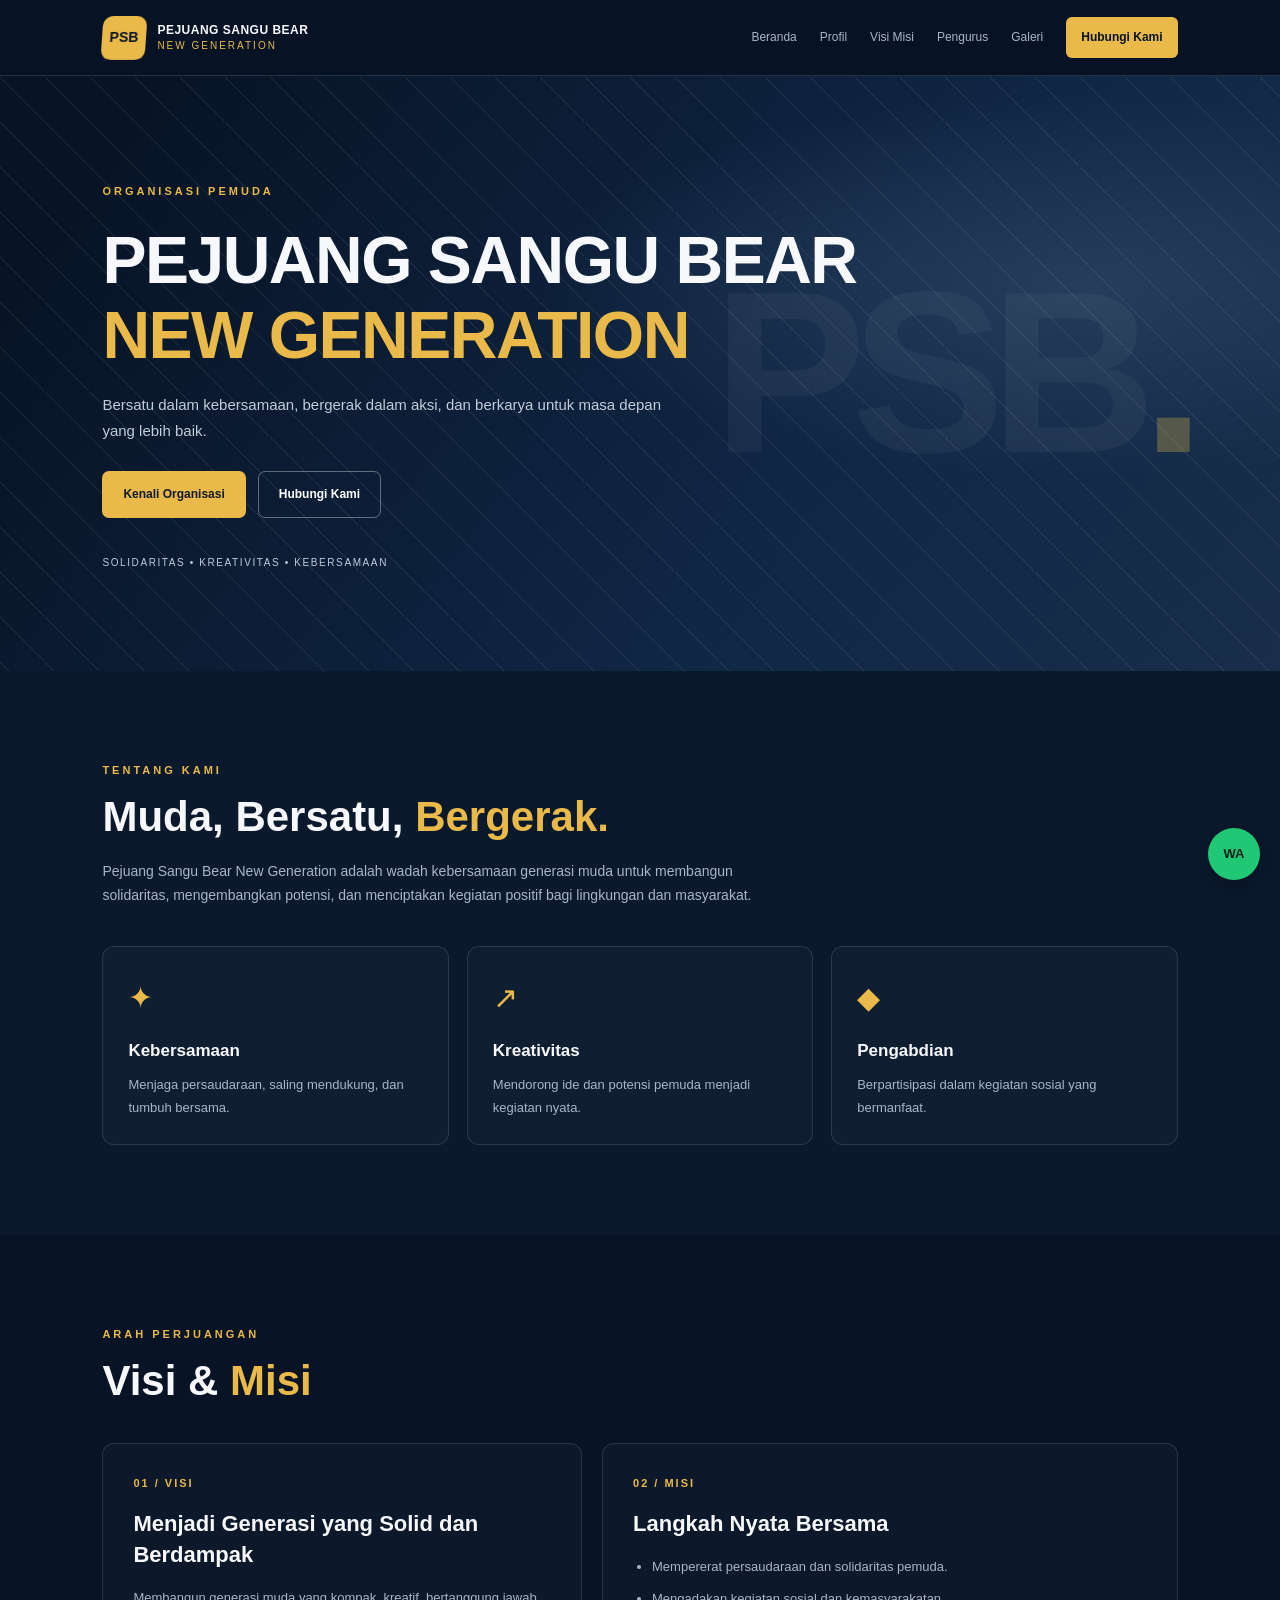
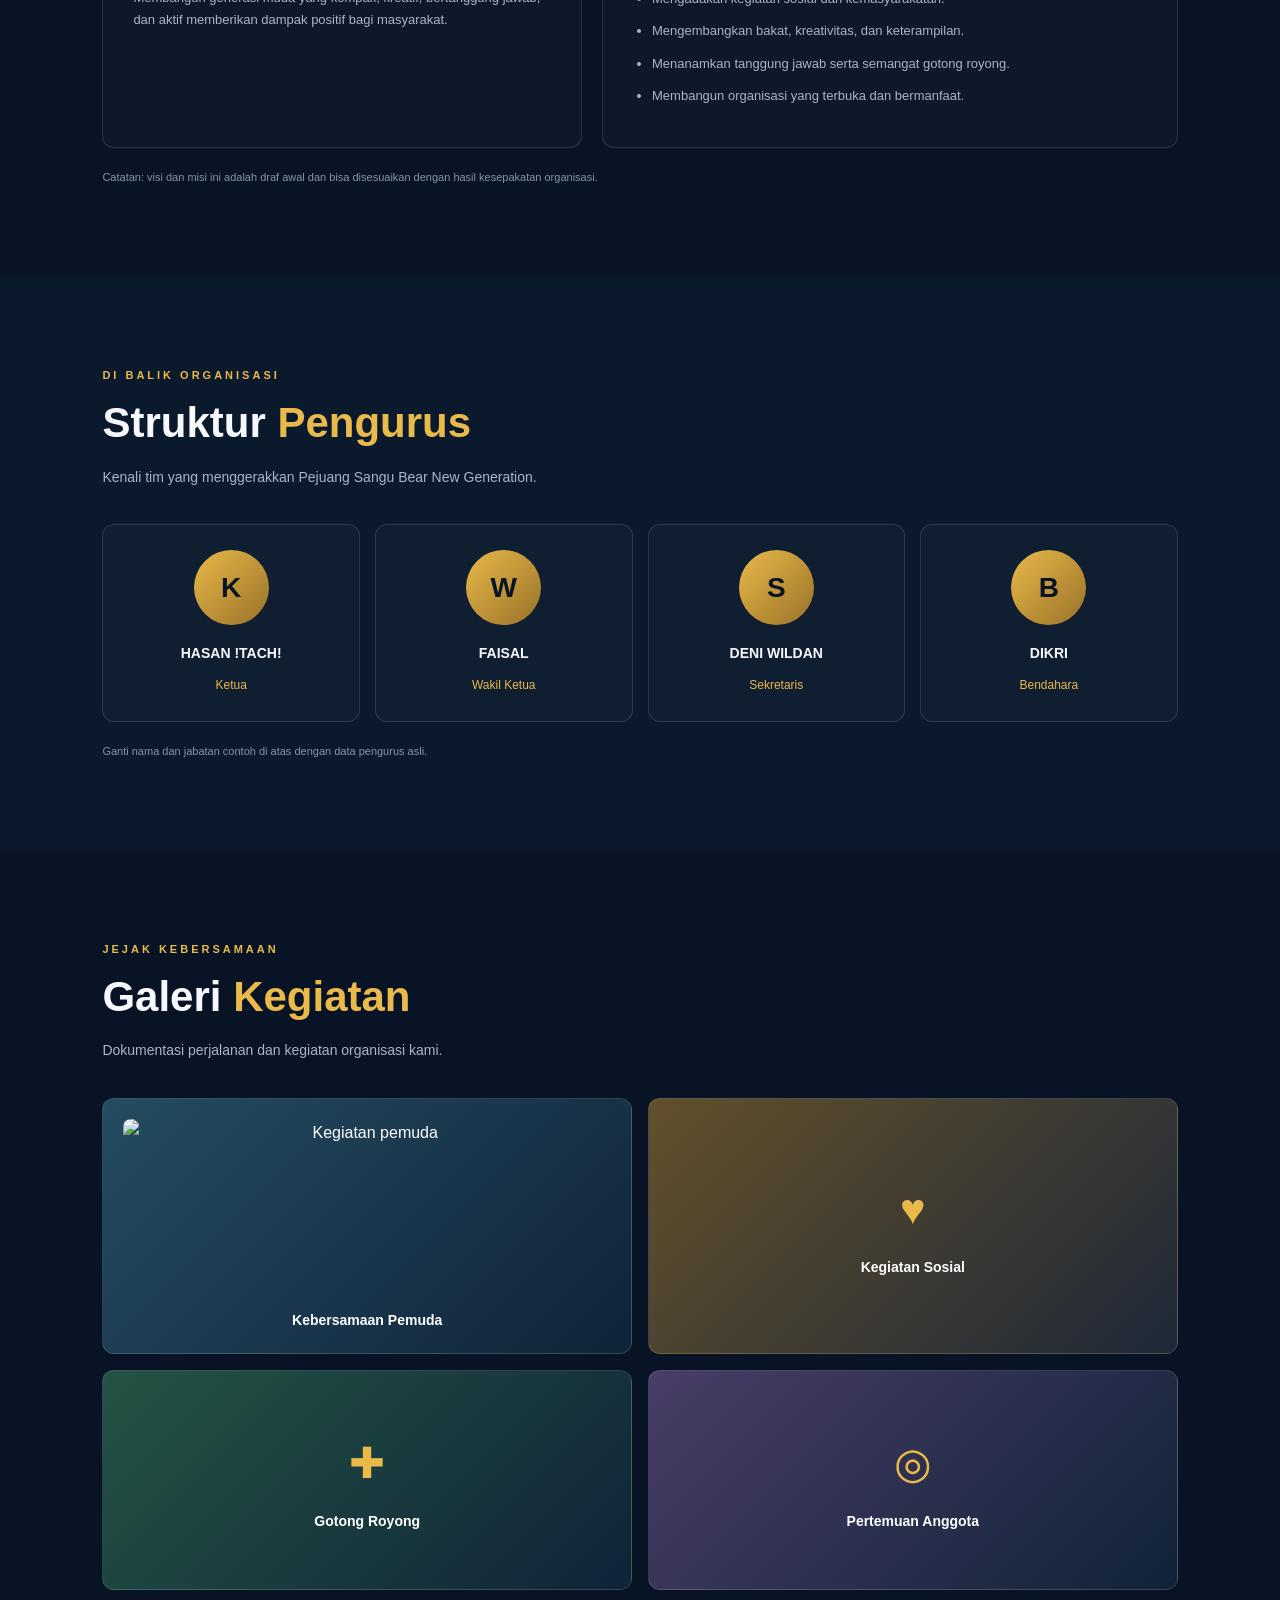
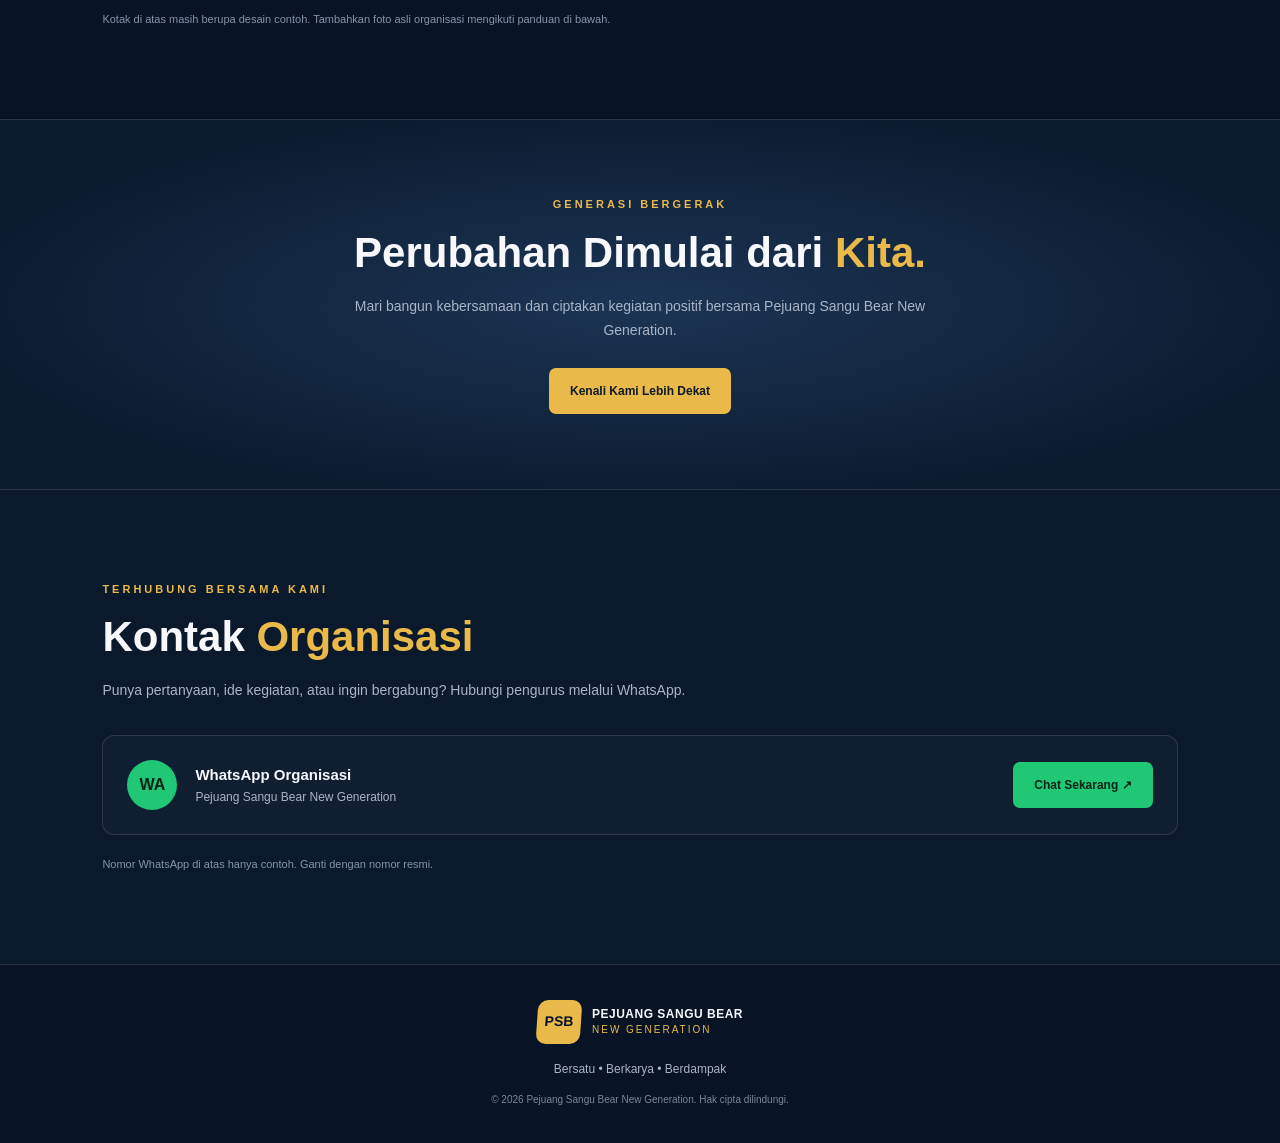
==== index.html @ a8a12097 "Add files via upload" ====
<!DOCTYPE html>
<html lang="id">
<head>
  <meta charset="UTF-8">
  <meta name="viewport" content="width=device-width, initial-scale=1.0">
  <meta name="theme-color" content="#081426">
  <meta name="description" content="Website resmi Pejuang Sangu Bear New Generation. Bersatu, berkarya, dan membangun generasi muda.">
  <title>Pejuang Sangu Bear New Generation</title>
  <link rel="stylesheet" href="style.css">
</head>
<body>

  <header class="header">
    <a href="#beranda" class="brand">
      <div class="brand-logo">PSB</div>
      <div class="brand-text">
        <strong>PEJUANG SANGU BEAR</strong>
        <span>NEW GENERATION</span>
      </div>
    </a>

    <button class="menu-toggle" id="menuToggle"
      aria-label="Buka menu" aria-expanded="false">☰</button>

    <nav class="nav" id="navMenu">
      <a href="#beranda">Beranda</a>
      <a href="#profil">Profil</a>
      <a href="#visi-misi">Visi Misi</a>
      <a href="#pengurus">Pengurus</a>
      <a href="#galeri">Galeri</a>
      <a href="#kontak" class="nav-contact">Hubungi Kami</a>
    </nav>
  </header>

  <main>
    <section class="hero" id="beranda">
      <div class="hero-overlay"></div>
      <div class="hero-content">
        <span class="eyebrow">ORGANISASI PEMUDA</span>
        <h1>PEJUANG SANGU BEAR
          <span>NEW GENERATION</span>
        </h1>
        <p>
          Bersatu dalam kebersamaan, bergerak dalam aksi,
          dan berkarya untuk masa depan yang lebih baik.
        </p>
        <div class="hero-buttons">
          <a href="#profil" class="btn btn-gold">Kenali Organisasi</a>
          <a href="#kontak" class="btn btn-outline">Hubungi Kami</a>
        </div>
        <div class="hero-tag">SOLIDARITAS • KREATIVITAS • KEBERSAMAAN</div>
      </div>
      <div class="hero-mark">PSB<span>.</span></div>
    </section>

    <section class="section intro" id="profil">
      <div class="section-label">TENTANG KAMI</div>
      <h2>Muda, Bersatu, <span>Bergerak.</span></h2>
      <p class="section-desc">
        Pejuang Sangu Bear New Generation adalah wadah
        kebersamaan generasi muda untuk membangun solidaritas,
        mengembangkan potensi, dan menciptakan kegiatan
        positif bagi lingkungan dan masyarakat.
      </p>

      <div class="info-grid">
        <article class="info-card">
          <div class="info-icon">✦</div>
          <h3>Kebersamaan</h3>
          <p>Menjaga persaudaraan, saling mendukung, dan tumbuh bersama.</p>
        </article>
        <article class="info-card">
          <div class="info-icon">↗</div>
          <h3>Kreativitas</h3>
          <p>Mendorong ide dan potensi pemuda menjadi kegiatan nyata.</p>
        </article>
        <article class="info-card">
          <div class="info-icon">◆</div>
          <h3>Pengabdian</h3>
          <p>Berpartisipasi dalam kegiatan sosial yang bermanfaat.</p>
        </article>
      </div>
    </section>

    <section class="section vision" id="visi-misi">
      <div class="section-label">ARAH PERJUANGAN</div>
      <h2>Visi & <span>Misi</span></h2>
      <div class="vision-grid">
        <article class="vision-card">
          <span class="card-number">01 / VISI</span>
          <h3>Menjadi Generasi yang Solid dan Berdampak</h3>
          <p>
            Membangun generasi muda yang kompak, kreatif,
            bertanggung jawab, dan aktif memberikan dampak
            positif bagi masyarakat.
          </p>
        </article>
        <article class="vision-card">
          <span class="card-number">02 / MISI</span>
          <h3>Langkah Nyata Bersama</h3>
          <ul>
            <li>Mempererat persaudaraan dan solidaritas pemuda.</li>
            <li>Mengadakan kegiatan sosial dan kemasyarakatan.</li>
            <li>Mengembangkan bakat, kreativitas, dan keterampilan.</li>
            <li>Menanamkan tanggung jawab serta semangat gotong royong.</li>
            <li>Membangun organisasi yang terbuka dan bermanfaat.</li>
          </ul>
        </article>
      </div>
      <p class="small-note">
        Catatan: visi dan misi ini adalah draf awal dan bisa
        disesuaikan dengan hasil kesepakatan organisasi.
      </p>
    </section>

    <section class="section team" id="pengurus">
      <div class="section-label">DI BALIK ORGANISASI</div>
      <h2>Struktur <span>Pengurus</span></h2>
      <p class="section-desc">
        Kenali tim yang menggerakkan Pejuang Sangu Bear New Generation.
      </p>

      <div class="team-grid">
        <article class="team-card">
          <div class="avatar">K</div>
          <h3>HASAN !TACH!</h3>
          <p>Ketua</p>
        </article>
        <article class="team-card">
          <div class="avatar">W</div>
          <h3>FAISAL </h3>
          <p>Wakil Ketua</p>
        </article>
        <article class="team-card">
          <div class="avatar">S</div>
          <h3>DENI WILDAN</h3>
          <p>Sekretaris</p>
        </article>
        <article class="team-card">
          <div class="avatar">B</div>
          <h3>DIKRI </h3>
          <p>Bendahara</p>
        </article>
      </div>
      <p class="small-note">
        Ganti nama dan jabatan contoh di atas dengan data pengurus asli.
      </p>
    </section>

    <section class="section gallery" id="galeri">
      <div class="section-label">JEJAK KEBERSAMAAN</div>
      <h2>Galeri <span>Kegiatan</span></h2>
      <p class="section-desc">
        Dokumentasi perjalanan dan kegiatan organisasi kami.
      </p>

      <div class="gallery-grid">
        <button class="gallery-item gallery-one" data-title="Kebersamaan Pemuda">
  <img src="images/fotbar.jpg" alt="Kegiatan pemuda">
  <span class="gallery-caption">Kebersamaan Pemuda</span>
</button>
          
        <button class="gallery-item gallery-two" data-title="mukbang bersama">
          <span class="gallery-symbol">♥</span>
          <span class="gallery-caption">Kegiatan Sosial</span>
        </button>
        <button class="gallery-item gallery-three" data-title="Gotong Royong">
          <span class="gallery-symbol">✚</span>
          <span class="gallery-caption">Gotong Royong</span>
        </button>
        <button class="gallery-item gallery-four" data-title="Pertemuan Anggota">
          <span class="gallery-symbol">◎</span>
          <span class="gallery-caption">Pertemuan Anggota</span>
        </button>
      </div>
      <p class="small-note">
        Kotak di atas masih berupa desain contoh. Tambahkan foto
        asli organisasi mengikuti panduan di bawah.
      </p>
    </section>

    <section class="join">
      <div class="section-label">GENERASI BERGERAK</div>
      <h2>Perubahan Dimulai dari <span>Kita.</span></h2>
      <p>
        Mari bangun kebersamaan dan ciptakan kegiatan positif
        bersama Pejuang Sangu Bear New Generation.
      </p>
      <a href="#kontak" class="btn btn-gold">Kenali Kami Lebih Dekat</a>
    </section>

    <section class="section contact" id="kontak">
      <div class="section-label">TERHUBUNG BERSAMA KAMI</div>
      <h2>Kontak <span>Organisasi</span></h2>
      <p class="section-desc">
        Punya pertanyaan, ide kegiatan, atau ingin bergabung?
        Hubungi pengurus melalui WhatsApp.
      </p>

      <div class="contact-card">
        <div class="contact-icon">WA</div>
        <div class="contact-info">
          <h3>WhatsApp Organisasi</h3>
          <p>Pejuang Sangu Bear New Generation</p>
        </div>
        <a id="whatsappLink" class="btn btn-green"
          href="https://wa.me/6281234567890"
          target="_blank" rel="noopener">Chat Sekarang ↗</a>
      </div>
      <p class="small-note">
        Nomor WhatsApp di atas hanya contoh. Ganti dengan nomor resmi.
      </p>
    </section>
  </main>

  <footer class="footer">
    <a href="#beranda" class="brand footer-brand">
      <div class="brand-logo">PSB</div>
      <div class="brand-text">
        <strong>PEJUANG SANGU BEAR</strong>
        <span>NEW GENERATION</span>
      </div>
    </a>
    <p>Bersatu • Berkarya • Berdampak</p>
    <p class="copyright">
      © <span id="year"></span> Pejuang Sangu Bear New Generation.
      Hak cipta dilindungi.
    </p>
  </footer>

  <a id="floatingWA" class="floating-wa"
     href="https://wa.me/6281234567890"
     target="_blank" rel="noopener" aria-label="WhatsApp">WA</a>

  <div class="lightbox" id="lightbox" aria-hidden="true">
    <button id="closeLightbox" aria-label="Tutup foto">✕</button>
    <p id="lightboxTitle"></p>
  </div>

  <script src="script.js"></script>
</body>
</html>
---- style.css ----
:root {
  --bg: #081426;
  --bg-light: #0e2038;
  --gold: #e9b949;
  --white: #f7f8fc;
  --muted: #a9b5c7;
  --line: rgba(255,255,255,.12);
  --green: #20c875;
}

* {
  margin: 0;
  padding: 0;
  box-sizing: border-box;
}

html {
  scroll-behavior: smooth;
  scroll-padding-top: 85px;
}

body {
  background: var(--bg);
  color: var(--white);
  font-family: Arial, Helvetica, sans-serif;
  line-height: 1.7;
  overflow-x: hidden;
}

a {
  color: inherit;
  text-decoration: none;
}

button {
  font: inherit;
}

.header {
  width: 100%;
  min-height: 76px;
  padding: 14px 7%;
  display: flex;
  justify-content: space-between;
  align-items: center;
  gap: 20px;
  background: rgba(8,20,38,.97);
  border-bottom: 1px solid var(--line);
  position: sticky;
  top: 0;
  z-index: 100;
  backdrop-filter: blur(14px);
}

.brand {
  display: flex;
  align-items: center;
  gap: 11px;
  flex-shrink: 0;
}

.brand-logo {
  width: 44px;
  height: 44px;
  display: grid;
  place-items: center;
  background: var(--gold);
  color: var(--bg);
  font-size: 14px;
  font-weight: 900;
  border-radius: 10px;
  transform: skew(-4deg);
}

.brand-text {
  display: flex;
  flex-direction: column;
  line-height: 1.4;
}

.brand-text strong {
  font-size: 12px;
  letter-spacing: .5px;
}

.brand-text span {
  color: var(--gold);
  font-size: 10px;
  letter-spacing: 2px;
}

.nav {
  display: flex;
  align-items: center;
  gap: 23px;
}

.nav a {
  font-size: 12px;
  color: var(--muted);
  transition: .2s;
}

.nav a:hover {
  color: var(--gold);
}

.nav .nav-contact {
  background: var(--gold);
  color: var(--bg);
  padding: 10px 15px;
  border-radius: 6px;
  font-weight: bold;
}

.menu-toggle {
  display: none;
  border: 1px solid var(--line);
  border-radius: 7px;
  background: transparent;
  color: white;
  padding: 5px 12px;
  font-size: 23px;
  cursor: pointer;
}

.hero {
  min-height: 590px;
  padding: 100px 8%;
  display: flex;
  align-items: center;
  position: relative;
  overflow: hidden;
  background:
    radial-gradient(ellipse at 85% 35%, #263e5c 0%, transparent 35%),
    linear-gradient(125deg, #081426 10%, #102746 65%, #182e4a);
}

.hero-overlay {
  position: absolute;
  inset: 0;
  opacity: .12;
  background-image: linear-gradient(
    45deg, transparent 48%, #fff 49%, transparent 50%
  );
  background-size: 45px 45px;
  pointer-events: none;
}

.hero-content {
  position: relative;
  z-index: 2;
  max-width: 760px;
}

.eyebrow,
.section-label {
  color: var(--gold);
  font-size: 11px;
  font-weight: bold;
  letter-spacing: 3px;
}

.hero h1 {
  margin: 20px 0;
  font-size: clamp(35px, 6vw, 66px);
  line-height: 1.13;
  letter-spacing: -1.5px;
  font-weight: 900;
}

.hero h1 span,
h2 span {
  color: var(--gold);
}

.hero-content > p {
  max-width: 580px;
  color: #c3ccda;
  font-size: 15px;
  margin-bottom: 28px;
}

.hero-buttons {
  display: flex;
  flex-wrap: wrap;
  gap: 12px;
}

.btn {
  display: inline-flex;
  align-items: center;
  justify-content: center;
  border: 1px solid transparent;
  padding: 12px 20px;
  border-radius: 7px;
  font-size: 12px;
  font-weight: bold;
  transition: transform .2s, opacity .2s;
  cursor: pointer;
}

.btn:hover {
  transform: translateY(-2px);
  opacity: .9;
}

.btn-gold {
  background: var(--gold);
  color: #101a29;
}

.btn-outline {
  border-color: rgba(255,255,255,.35);
  color: white;
}

.hero-tag {
  margin-top: 36px;
  font-size: 10px;
  letter-spacing: 1.6px;
  color: #c0ccdc;
}

.hero-mark {
  position: absolute;
  right: 7%;
  top: 50%;
  transform: translateY(-50%);
  font-size: clamp(100px, 18vw, 240px);
  font-weight: 900;
  letter-spacing: -15px;
  color: rgba(255,255,255,.045);
  pointer-events: none;
}

.hero-mark span {
  color: rgba(233,185,73,.3);
}

.section {
  padding: 90px 8%;
}

.section h2,
.join h2 {
  margin-top: 12px;
  font-size: clamp(29px, 4vw, 42px);
  line-height: 1.25;
}

.section-desc {
  color: var(--muted);
  max-width: 680px;
  margin-top: 16px;
  font-size: 14px;
}

.intro {
  background: #0b192d;
}

.info-grid {
  display: grid;
  grid-template-columns: repeat(3, 1fr);
  gap: 18px;
  margin-top: 38px;
}

.info-card,
.vision-card,
.team-card {
  border: 1px solid var(--line);
  border-radius: 12px;
  background: rgba(255,255,255,.025);
  padding: 25px;
}

.info-card {
  transition: transform .2s, border-color .2s;
}

.info-card:hover,
.team-card:hover {
  transform: translateY(-4px);
  border-color: rgba(233,185,73,.5);
}

.info-icon {
  color: var(--gold);
  font-size: 30px;
  margin-bottom: 14px;
}

.info-card h3,
.vision-card h3,
.team-card h3 {
  font-size: 17px;
  margin-bottom: 9px;
}

.info-card p,
.vision-card p {
  color: var(--muted);
  font-size: 13px;
}

.vision {
  background: var(--bg);
}

.vision-grid {
  display: grid;
  grid-template-columns: 1fr 1.2fr;
  gap: 20px;
  margin-top: 35px;
}

.vision-card {
  padding: 30px;
}

.card-number {
  display: block;
  color: var(--gold);
  font-size: 11px;
  letter-spacing: 2px;
  font-weight: bold;
  margin-bottom: 17px;
}

.vision-card h3 {
  font-size: 22px;
  line-height: 1.4;
  margin-bottom: 16px;
}

.vision-card ul {
  padding-left: 19px;
  color: var(--muted);
  font-size: 13px;
}

.vision-card li {
  margin-bottom: 10px;
}

.small-note {
  margin-top: 20px;
  color: #8594a9;
  font-size: 11px;
}

.team {
  background: #0b192d;
}

.team-grid {
  display: grid;
  grid-template-columns: repeat(4, 1fr);
  gap: 15px;
  margin-top: 35px;
}

.team-card {
  text-align: center;
  padding: 25px 12px;
}

.avatar {
  width: 75px;
  height: 75px;
  display: grid;
  place-items: center;
  margin: 0 auto 17px;
  border-radius: 50%;
  background: linear-gradient(135deg, #e9b949, #987127);
  color: #081426;
  font-size: 28px;
  font-weight: 900;
}

.team-card h3 {
  font-size: 14px;
  overflow-wrap: anywhere;
}

.team-card p {
  color: var(--gold);
  font-size: 12px;
}

.gallery {
  background: var(--bg);
}

.gallery-grid {
  display: grid;
  grid-template-columns: repeat(2, 1fr);
  gap: 16px;
  margin-top: 35px;
}

.gallery-item {
  min-height: 220px;
  padding: 20px;
  border: 1px solid var(--line);
  border-radius: 12px;
  display: flex;
  flex-direction: column;
  justify-content: center;
  align-items: center;
  gap: 10px;
  color: white;
  cursor: pointer;
  overflow: hidden;
  transition: .25s;
}

.gallery-item:hover {
  transform: scale(1.015);
  border-color: var(--gold);
}

.gallery-one {
  background: linear-gradient(135deg, #244c62, #102338);
}

.gallery-two {
  background: linear-gradient(135deg, #63502b, #1e2839);
}

.gallery-three {
  background: linear-gradient(135deg, #235444, #102338);
}

.gallery-four {
  background: linear-gradient(135deg, #493d67, #102338);
}

.gallery-symbol {
  font-size: 43px;
  color: var(--gold);
}

.gallery-caption {
  font-size: 14px;
  font-weight: bold;
}

.join {
  padding: 75px 8%;
  text-align: center;
  background:
    radial-gradient(ellipse at center, #1b3554, #0c1b30 75%);
  border-top: 1px solid var(--line);
  border-bottom: 1px solid var(--line);
}

.join h2 {
  margin: 14px auto;
}

.join p {
  max-width: 600px;
  margin: 15px auto 25px;
  color: var(--muted);
  font-size: 14px;
}

.contact {
  background: #0b192d;
}

.contact-card {
  margin-top: 32px;
  padding: 24px;
  display: flex;
  align-items: center;
  gap: 18px;
  border: 1px solid var(--line);
  border-radius: 12px;
  background: rgba(255,255,255,.025);
}

.contact-icon {
  width: 50px;
  height: 50px;
  flex-shrink: 0;
  display: grid;
  place-items: center;
  border-radius: 50%;
  background: var(--green);
  color: #052318;
  font-weight: 900;
}

.contact-info {
  flex: 1;
}

.contact-info h3 {
  font-size: 15px;
}

.contact-info p {
  color: var(--muted);
  font-size: 12px;
}

.btn-green {
  background: var(--green);
  color: #062417;
}

.footer {
  padding: 35px 8%;
  text-align: center;
  border-top: 1px solid var(--line);
}

.footer-brand {
  justify-content: center;
  text-align: left;
  margin-bottom: 15px;
}

.footer > p {
  color: var(--muted);
  font-size: 12px;
}

.footer .copyright {
  margin-top: 12px;
  color: #77869a;
  font-size: 10px;
}

.floating-wa {
  position: fixed;
  bottom: 20px;
  right: 20px;
  z-index: 90;
  width: 52px;
  height: 52px;
  display: grid;
  place-items: center;
  border-radius: 50%;
  background: var(--green);
  color: #052318;
  font-size: 13px;
  font-weight: 900;
  box-shadow: 0 5px 20px rgba(0,0,0,.3);
}

.lightbox {
  position: fixed;
  inset: 0;
  z-index: 200;
  display: none;
  align-items: center;
  justify-content: center;
  flex-direction: column;
  gap: 20px;
  padding: 30px;
  background: rgba(3,9,18,.96);
}

.lightbox.active {
  display: flex;
}

.lightbox p {
  font-size: 22px;
  color: var(--gold);
}

#closeLightbox {
  position: absolute;
  top: 20px;
  right: 24px;
  color: white;
  background: transparent;
  border: 0;
  font-size: 30px;
  cursor: pointer;
}

@media (min-width: 1200px) {
  .hero, .section, .join, .header, .footer {
    padding-left: max(8%, calc((100% - 1100px) / 2));
    padding-right: max(8%, calc((100% - 1100px) / 2));
  }
}

@media (max-width: 900px) {
  .header {
    padding: 12px 5%;
  }

  .menu-toggle {
    display: block;
  }

  .nav {
    display: none;
    position: absolute;
    top: 100%;
    left: 0;
    right: 0;
    flex-direction: column;
    align-items: stretch;
    gap: 0;
    padding: 10px 5% 20px;
    background: #081426;
    border-bottom: 1px solid var(--line);
  }

  .nav.open {
    display: flex;
  }

  .nav a {
    padding: 12px;
    font-size: 14px;
  }

  .nav .nav-contact {
    text-align: center;
    margin-top: 8px;
  }

  .hero {
    min-height: 530px;
    padding: 80px 6%;
  }

  .section {
    padding: 70px 6%;
  }

  .team-grid {
    grid-template-columns: repeat(2, 1fr);
  }
}

@media (max-width: 560px) {
  .brand-logo {
    width: 38px;
    height: 38px;
    font-size: 12px;
  }

  .brand-text strong {
    font-size: 10px;
  }

  .brand-text span {
    font-size: 9px;
    letter-spacing: 1.4px;
  }

  .hero {
    min-height: 530px;
    padding: 70px 6%;
  }

  .hero h1 {
    font-size: 36px;
    letter-spacing: -.7px;
  }

  .hero-content > p {
    font-size: 14px;
  }

  .hero-tag {
    font-size: 9px;
    line-height: 1.8;
  }

  .hero-mark {
    top: 72%;
    right: 8%;
    font-size: 100px;
    letter-spacing: -7px;
  }

  .section {
    padding: 60px 6%;
  }

  .info-grid,
  .vision-grid {
    grid-template-columns: 1fr;
  }

  .team-grid {
    gap: 10px;
  }

  .team-card {
    padding: 20px 8px;
  }

  .gallery-grid {
    gap: 10px;
  }

  .gallery-item {
    min-height: 155px;
    padding: 10px;
  }

  .gallery-symbol {
    font-size: 32px;
  }

  .gallery-caption {
    font-size: 11px;
  }

  .contact-card {
    align-items: flex-start;
    flex-wrap: wrap;
    padding: 18px;
  }

  .contact-info {
    min-width: 150px;
  }

  .contact-card .btn {
    width: 100%;
  }

  .join {
    padding: 60px 6%;
  }

  .floating-wa {
    right: 14px;
    bottom: 14px;
  }
}
.gallery-item img {
  width: 100%;
  height: 100%;
  min-height: 180px;
  object-fit: cover;
  border-radius: 8px;
}

.gallery-item {
  position: relative;
}

.gallery-caption {
  position: relative;
  z-index: 1;
}
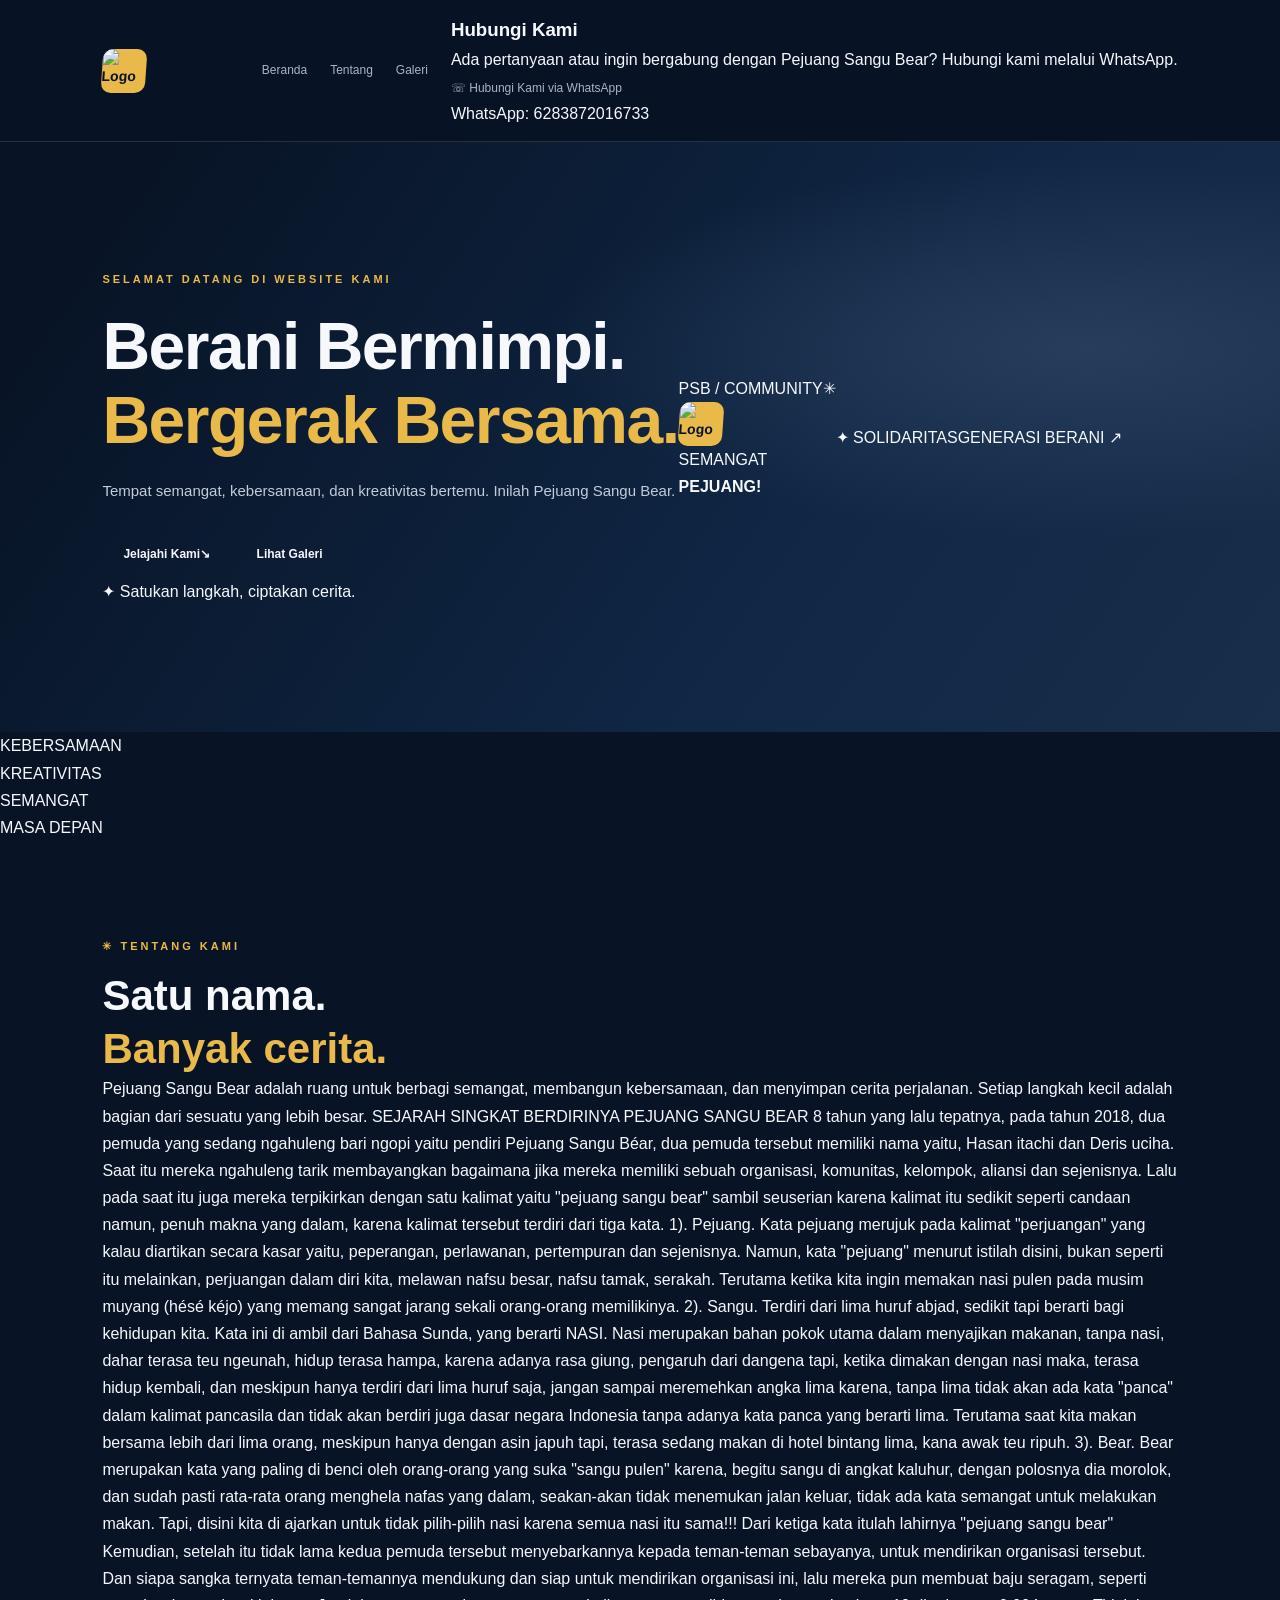
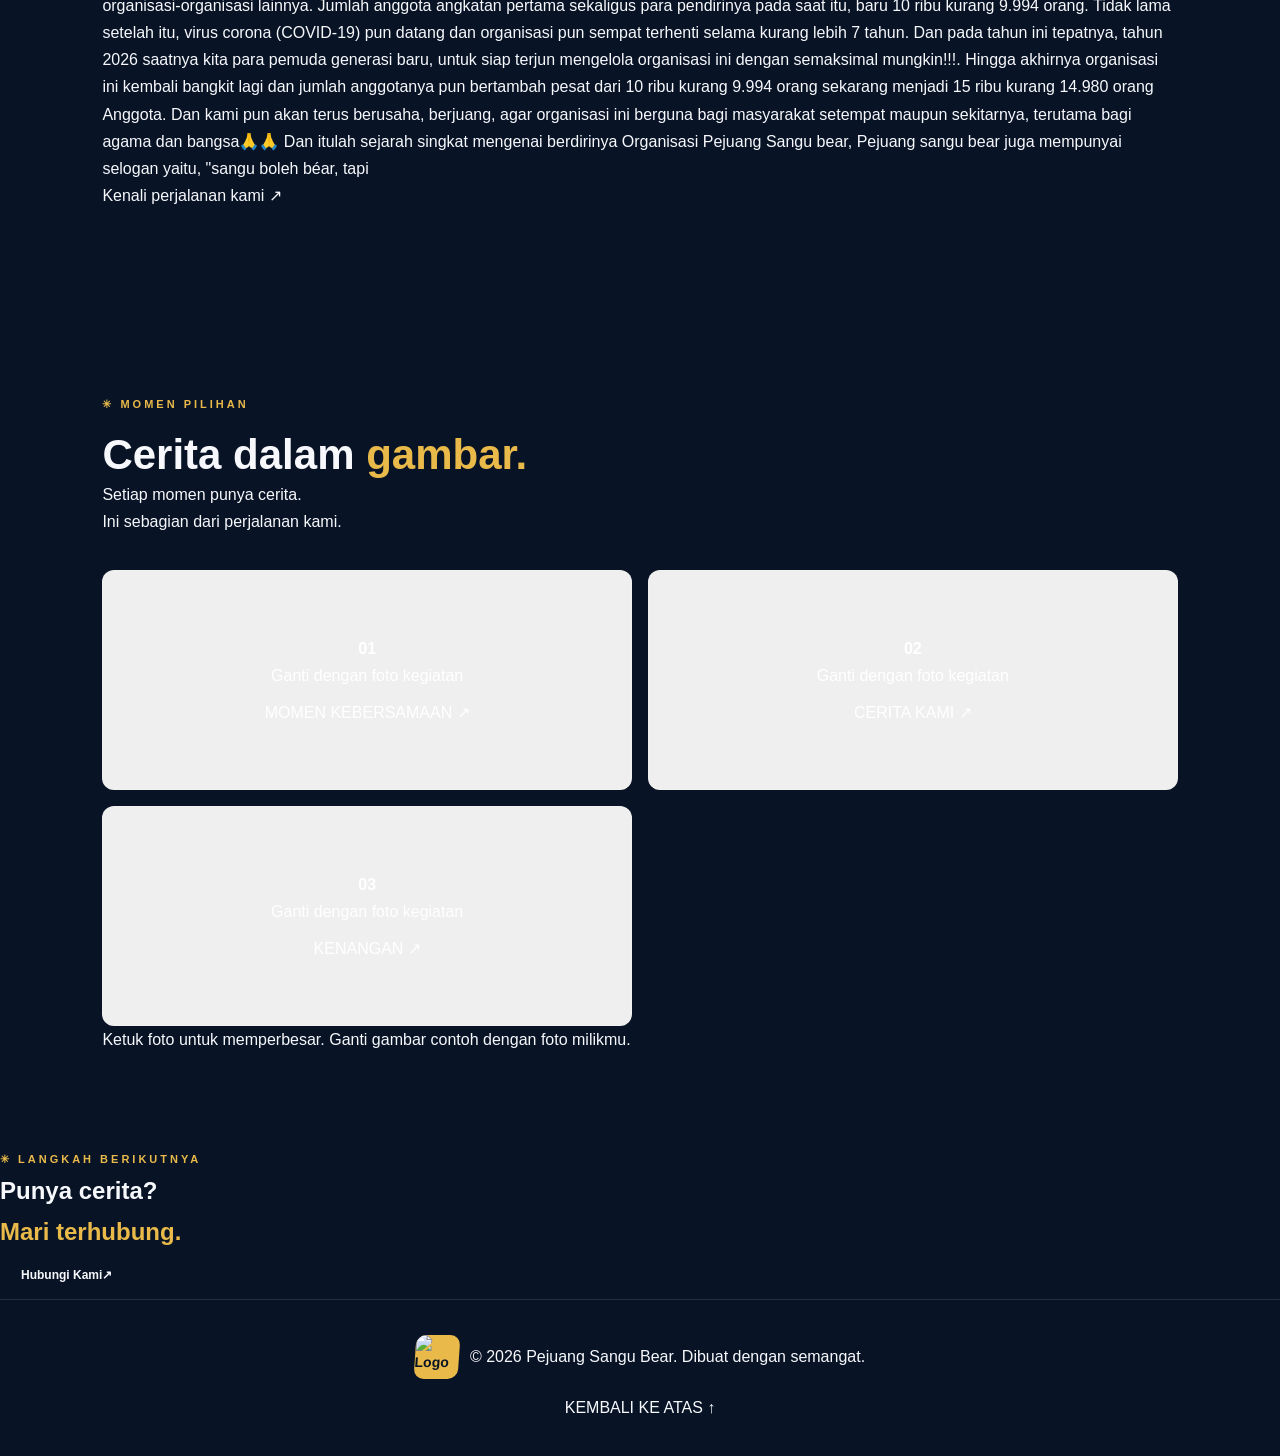
==== commit 708a04c5: "index.html" ====
--- a/index.html
+++ b/index.html
@@ -1,241 +1,174 @@
-
+ 
 <!DOCTYPE html>
 <html lang="id">
 <head>
   <meta charset="UTF-8">
   <meta name="viewport" content="width=device-width, initial-scale=1.0">
-  <meta name="theme-color" content="#081426">
-  <meta name="description" content="Website resmi Pejuang Sangu Bear New Generation. Bersatu, berkarya, dan membangun generasi muda.">
-  <title>Pejuang Sangu Bear New Generation</title>
+  <meta name="theme-color" content="#10130f">
+  <meta name="description" content="Pejuang Sangu Bear — kebersamaan, kreativitas, dan semangat generasi muda.">
+  <title>Pejuang Sangu Bear</title>
   <link rel="stylesheet" href="style.css">
+  <link rel="icon" type="image/jpeg" href="images/logo.jpg">
 </head>
 <body>
-
-  <header class="header">
-    <a href="#beranda" class="brand">
-      <div class="brand-logo">PSB</div>
-      <div class="brand-text">
-        <strong>PEJUANG SANGU BEAR</strong>
-        <span>NEW GENERATION</span>
-      </div>
-    </a>
-
+  <header class="header" id="beranda">
+    <a class="brand" href="#beranda">
+      <img src="images/logo.jpg" alt="Logo Organisasi" class="brand-logo">
     <button class="menu-toggle" id="menuToggle"
       aria-label="Buka menu" aria-expanded="false">☰</button>
+    <nav class="nav" id="nav">
+      <a href="#beranda">Beranda</a>
+      <a href="#tentang">Tentang</a>
+      <a href="#galeri">Galeri</a>
+      
+<div class="contact-whatsapp">
+  <h3>Hubungi Kami</h3>
+  <p>
+    Ada pertanyaan atau ingin bergabung dengan
+    Pejuang Sangu Bear? Hubungi kami melalui WhatsApp.
+  </p>
 
-    <nav class="nav" id="navMenu">
-      <a href="#beranda">Beranda</a>
-      <a href="#profil">Profil</a>
-      <a href="#visi-misi">Visi Misi</a>
-      <a href="#pengurus">Pengurus</a>
-      <a href="#galeri">Galeri</a>
-      <a href="#kontak" class="nav-contact">Hubungi Kami</a>
+  <a
+    href="https://wa.me/6283872016733"
+    target="_blank"
+    rel="noopener noreferrer"
+    class="whatsapp-button"
+  >
+  <span>☏</span> Hubungi Kami via WhatsApp
+  </a>
+
+  <p class="whatsapp-number">
+    WhatsApp: 6283872016733
+  </p>
+</div>
+
     </nav>
   </header>
 
   <main>
-    <section class="hero" id="beranda">
-      <div class="hero-overlay"></div>
-      <div class="hero-content">
-        <span class="eyebrow">ORGANISASI PEMUDA</span>
-        <h1>PEJUANG SANGU BEAR
-          <span>NEW GENERATION</span>
-        </h1>
-        <p>
-          Bersatu dalam kebersamaan, bergerak dalam aksi,
-          dan berkarya untuk masa depan yang lebih baik.
+    <section class="hero">
+      <div class="hero-glow"></div>
+      <div class="hero-content reveal">
+        <div class="eyebrow"><span class="live-dot"></span> SELAMAT DATANG DI WEBSITE KAMI</div>
+        <h1>Berani Bermimpi.<br><span>Bergerak Bersama.</span></h1>
+        <p class="hero-text">
+          Tempat semangat, kebersamaan, dan kreativitas bertemu.
+          Inilah Pejuang Sangu Bear.
         </p>
-        <div class="hero-buttons">
-          <a href="#profil" class="btn btn-gold">Kenali Organisasi</a>
-          <a href="#kontak" class="btn btn-outline">Hubungi Kami</a>
+        <div class="hero-actions">
+          <a class="btn btn-primary" href="#tentang">Jelajahi Kami <span>↘</span></a>
+          <a class="btn btn-ghost" href="#galeri">Lihat Galeri</a>
         </div>
-        <div class="hero-tag">SOLIDARITAS • KREATIVITAS • KEBERSAMAAN</div>
+        <div class="hero-note">
+          <span class="note-icon">✦</span>
+          <span>Satukan langkah, ciptakan cerita.</span>
+        </div>
       </div>
-      <div class="hero-mark">PSB<span>.</span></div>
-    </section>
 
-    <section class="section intro" id="profil">
-      <div class="section-label">TENTANG KAMI</div>
-      <h2>Muda, Bersatu, <span>Bergerak.</span></h2>
-      <p class="section-desc">
-        Pejuang Sangu Bear New Generation adalah wadah
-        kebersamaan generasi muda untuk membangun solidaritas,
-        mengembangkan potensi, dan menciptakan kegiatan
-        positif bagi lingkungan dan masyarakat.
-      </p>
-
-      <div class="info-grid">
-        <article class="info-card">
-          <div class="info-icon">✦</div>
-          <h3>Kebersamaan</h3>
-          <p>Menjaga persaudaraan, saling mendukung, dan tumbuh bersama.</p>
-        </article>
-        <article class="info-card">
-          <div class="info-icon">↗</div>
-          <h3>Kreativitas</h3>
-          <p>Mendorong ide dan potensi pemuda menjadi kegiatan nyata.</p>
-        </article>
-        <article class="info-card">
-          <div class="info-icon">◆</div>
-          <h3>Pengabdian</h3>
-          <p>Berpartisipasi dalam kegiatan sosial yang bermanfaat.</p>
-        </article>
+      <div class="hero-art reveal">
+        <div class="art-ring"></div>
+        <div class="art-card">
+          <div class="art-top"><span>PSB / COMMUNITY</span><span>✳</span></div>
+          <img src="images/logo.jpg" alt="Logo Organisasi" class="brand-logo">           
+          <span>SEMANGAT<br><b>PEJUANG!</b></span>
+            <span class="art-number"></span>
+          </div>
+        </div>
+        <span class="float-tag tag-one">✦ SOLIDARITAS</span>
+        <span class="float-tag tag-two">GENERASI BERANI ↗</span>
       </div>
     </section>
 
-    <section class="section vision" id="visi-misi">
-      <div class="section-label">ARAH PERJUANGAN</div>
-      <h2>Visi & <span>Misi</span></h2>
-      <div class="vision-grid">
-        <article class="vision-card">
-          <span class="card-number">01 / VISI</span>
-          <h3>Menjadi Generasi yang Solid dan Berdampak</h3>
-          <p>
-            Membangun generasi muda yang kompak, kreatif,
-            bertanggung jawab, dan aktif memberikan dampak
-            positif bagi masyarakat.
-          </p>
-        </article>
-        <article class="vision-card">
-          <span class="card-number">02 / MISI</span>
-          <h3>Langkah Nyata Bersama</h3>
-          <ul>
-            <li>Mempererat persaudaraan dan solidaritas pemuda.</li>
-            <li>Mengadakan kegiatan sosial dan kemasyarakatan.</li>
-            <li>Mengembangkan bakat, kreativitas, dan keterampilan.</li>
-            <li>Menanamkan tanggung jawab serta semangat gotong royong.</li>
-            <li>Membangun organisasi yang terbuka dan bermanfaat.</li>
-          </ul>
-        </article>
-      </div>
-      <p class="small-note">
-        Catatan: visi dan misi ini adalah draf awal dan bisa
-        disesuaikan dengan hasil kesepakatan organisasi.
-      </p>
+    <section class="stats reveal" aria-label="Nilai komunitas">
+      <div><strong></strong><span>KEBERSAMAAN</span></div>
+      <div><strong></strong><span>KREATIVITAS</span></div>
+      <div><strong></strong><span>SEMANGAT</span></div>
+      <div><strong></strong><span>MASA DEPAN</span></div>
     </section>
 
-    <section class="section team" id="pengurus">
-      <div class="section-label">DI BALIK ORGANISASI</div>
-      <h2>Struktur <span>Pengurus</span></h2>
-      <p class="section-desc">
-        Kenali tim yang menggerakkan Pejuang Sangu Bear New Generation.
-      </p>
+    <section class="section about" id="tentang">
+      <div class="section-heading reveal">
+        <span class="eyebrow">✳ TENTANG KAMI</span>
+        <h2>Satu nama.<br><span>Banyak cerita.</span></h2>
+      </div>
+      <div class="about-copy reveal">
+        <p>
+          Pejuang Sangu Bear adalah ruang untuk berbagi semangat,
+          membangun kebersamaan, dan menyimpan cerita perjalanan.
+          Setiap langkah kecil adalah bagian dari sesuatu yang lebih besar.
+          
+          
+          
+          SEJARAH SINGKAT BERDIRINYA PEJUANG SANGU BEAR 
+        8 tahun yang lalu tepatnya, pada tahun 2018, dua pemuda yang sedang ngahuleng bari ngopi yaitu pendiri Pejuang Sangu Béar, dua pemuda tersebut memiliki nama yaitu, Hasan itachi dan Deris uciha. Saat itu mereka ngahuleng tarik membayangkan bagaimana jika mereka memiliki sebuah organisasi, komunitas, kelompok, aliansi dan sejenisnya. Lalu pada saat itu juga mereka terpikirkan dengan satu kalimat yaitu "pejuang sangu bear" sambil seuserian karena kalimat itu sedikit seperti candaan namun, penuh makna yang dalam, karena kalimat tersebut terdiri dari tiga kata. 
+1). Pejuang. Kata pejuang merujuk pada kalimat "perjuangan" yang kalau diartikan secara kasar yaitu, peperangan, perlawanan, pertempuran dan sejenisnya. Namun, kata "pejuang" menurut istilah disini, bukan seperti itu melainkan, perjuangan dalam diri kita, melawan nafsu besar, nafsu tamak, serakah. Terutama ketika kita ingin memakan nasi pulen pada musim muyang (hésé kéjo) yang memang sangat jarang sekali orang-orang memilikinya. 
+2). Sangu. Terdiri dari lima huruf abjad, sedikit tapi berarti bagi kehidupan kita. Kata ini di ambil dari Bahasa Sunda, yang berarti NASI. Nasi merupakan bahan pokok utama dalam menyajikan makanan, tanpa nasi, dahar terasa teu ngeunah, hidup terasa hampa, karena adanya rasa giung, pengaruh dari dangena tapi, ketika dimakan dengan nasi maka, terasa hidup kembali, dan meskipun hanya terdiri dari lima huruf saja, jangan sampai meremehkan angka lima karena, tanpa lima tidak akan ada kata "panca" dalam kalimat pancasila dan tidak akan berdiri juga dasar negara Indonesia tanpa adanya kata panca yang berarti lima. Terutama saat kita makan bersama lebih dari lima orang, meskipun hanya dengan asin japuh tapi, terasa sedang makan di hotel bintang lima, kana awak teu ripuh. 
+3). Bear. Bear merupakan kata yang paling di benci oleh orang-orang yang suka "sangu pulen" karena, begitu sangu di angkat kaluhur, dengan polosnya dia morolok, dan sudah pasti rata-rata orang menghela nafas yang dalam, seakan-akan tidak menemukan jalan keluar, tidak ada kata semangat untuk melakukan makan. Tapi, disini kita di ajarkan untuk tidak pilih-pilih nasi karena semua nasi itu sama!!! 
+Dari ketiga kata itulah lahirnya "pejuang sangu bear" Kemudian, setelah itu tidak lama kedua pemuda tersebut menyebarkannya kepada teman-teman sebayanya, untuk mendirikan organisasi tersebut. Dan siapa sangka ternyata teman-temannya mendukung dan siap untuk mendirikan organisasi ini, lalu mereka pun membuat baju seragam, seperti organisasi-organisasi lainnya. Jumlah anggota angkatan pertama sekaligus para pendirinya pada saat itu, baru 10 ribu kurang 9.994 orang. Tidak lama setelah itu, virus corona (COVID-19) pun datang dan organisasi pun sempat terhenti selama kurang lebih 7 tahun. Dan pada tahun ini tepatnya, tahun 2026 saatnya kita para pemuda generasi baru, untuk siap terjun mengelola organisasi ini dengan semaksimal mungkin!!!. Hingga akhirnya organisasi ini kembali bangkit lagi dan jumlah anggotanya pun bertambah pesat dari 10 ribu kurang 9.994 orang sekarang menjadi 15 ribu kurang 14.980 orang Anggota. Dan kami pun akan terus berusaha, berjuang, agar organisasi ini berguna bagi masyarakat setempat maupun sekitarnya, terutama bagi agama dan bangsa🙏🙏 
+Dan itulah sejarah singkat mengenai berdirinya Organisasi Pejuang Sangu bear, Pejuang sangu bear juga mempunyai selogan yaitu, "sangu boleh béar, tapi
 
-      <div class="team-grid">
-        <article class="team-card">
-          <div class="avatar">K</div>
-          <h3>HASAN !TACH!</h3>
-          <p>Ketua</p>
-        </article>
-        <article class="team-card">
-          <div class="avatar">W</div>
-          <h3>FAISAL </h3>
-          <p>Wakil Ketua</p>
-        </article>
-        <article class="team-card">
-          <div class="avatar">S</div>
-          <h3>DENI WILDAN</h3>
-          <p>Sekretaris</p>
-        </article>
-        <article class="team-card">
-          <div class="avatar">B</div>
-          <h3>DIKRI </h3>
-          <p>Bendahara</p>
-        </article>
+        </p>
+        <a class="text-link" href="#galeri">Kenali perjalanan kami <span>↗</span></a>
       </div>
-      <p class="small-note">
-        Ganti nama dan jabatan contoh di atas dengan data pengurus asli.
-      </p>
     </section>
 
-    <section class="section gallery" id="galeri">
-      <div class="section-label">JEJAK KEBERSAMAAN</div>
-      <h2>Galeri <span>Kegiatan</span></h2>
-      <p class="section-desc">
-        Dokumentasi perjalanan dan kegiatan organisasi kami.
-      </p>
+    <section class="section gallery-section" id="galeri">
+      <div class="gallery-heading reveal">
+        <div>
+          <span class="eyebrow">✳ MOMEN PILIHAN</span>
+          <h2>Cerita dalam <span>gambar.</span></h2>
+        </div>
+        <p>Setiap momen punya cerita.<br>Ini sebagian dari perjalanan kami.</p>
+      </div>
 
       <div class="gallery-grid">
-        <button class="gallery-item gallery-one" data-title="Kebersamaan Pemuda">
-  <img src="images/fotbar.jpg" alt="Kegiatan pemuda">
-  <span class="gallery-caption">Kebersamaan Pemuda</span>
-</button>
-          
-        <button class="gallery-item gallery-two" data-title="mukbang bersama">
-          <span class="gallery-symbol">♥</span>
-          <span class="gallery-caption">Kegiatan Sosial</span>
+        <button class="gallery-item gallery-large reveal" data-image="images/galeri1.jpg"
+          aria-label="Lihat foto 1">
+          <img src="images/galeri1.jpg" alt="Momen Pejuang Sangu Bear"
+            onerror="this.style.display='none';this.nextElementSibling.style.display='grid'">
+          <span class="photo-placeholder"><b>01</b><span>Ganti dengan foto kegiatan</span></span>
+          <span class="gallery-label">MOMEN KEBERSAMAAN ↗</span>
         </button>
-        <button class="gallery-item gallery-three" data-title="Gotong Royong">
-          <span class="gallery-symbol">✚</span>
-          <span class="gallery-caption">Gotong Royong</span>
+        <button class="gallery-item reveal" data-image="images/galeri2.jpg"
+          aria-label="Lihat foto 2">
+          <img src="images/galeri2.jpg" alt="Kegiatan komunitas"
+            onerror="this.style.display='none';this.nextElementSibling.style.display='grid'">
+          <span class="photo-placeholder"><b>02</b><span>Ganti dengan foto kegiatan</span></span>
+          <span class="gallery-label">CERITA KAMI ↗</span>
         </button>
-        <button class="gallery-item gallery-four" data-title="Pertemuan Anggota">
-          <span class="gallery-symbol">◎</span>
-          <span class="gallery-caption">Pertemuan Anggota</span>
+        <button class="gallery-item reveal" data-image="images/galeri3.jpg"
+          aria-label="Lihat foto 3">
+          <img src="images/galeri3.jpg" alt="Kenangan komunitas"
+            onerror="this.style.display='none';this.nextElementSibling.style.display='grid'">
+          <span class="photo-placeholder"><b>03</b><span>Ganti dengan foto kegiatan</span></span>
+          <span class="gallery-label">KENANGAN ↗</span>
         </button>
       </div>
-      <p class="small-note">
-        Kotak di atas masih berupa desain contoh. Tambahkan foto
-        asli organisasi mengikuti panduan di bawah.
-      </p>
+      <p class="gallery-hint">Ketuk foto untuk memperbesar. Ganti gambar contoh dengan foto milikmu.</p>
     </section>
 
-    <section class="join">
-      <div class="section-label">GENERASI BERGERAK</div>
-      <h2>Perubahan Dimulai dari <span>Kita.</span></h2>
-      <p>
-        Mari bangun kebersamaan dan ciptakan kegiatan positif
-        bersama Pejuang Sangu Bear New Generation.
-      </p>
-      <a href="#kontak" class="btn btn-gold">Kenali Kami Lebih Dekat</a>
-    </section>
-
-    <section class="section contact" id="kontak">
-      <div class="section-label">TERHUBUNG BERSAMA KAMI</div>
-      <h2>Kontak <span>Organisasi</span></h2>
-      <p class="section-desc">
-        Punya pertanyaan, ide kegiatan, atau ingin bergabung?
-        Hubungi pengurus melalui WhatsApp.
-      </p>
-
-      <div class="contact-card">
-        <div class="contact-icon">WA</div>
-        <div class="contact-info">
-          <h3>WhatsApp Organisasi</h3>
-          <p>Pejuang Sangu Bear New Generation</p>
-        </div>
-        <a id="whatsappLink" class="btn btn-green"
-          href="https://wa.me/6281234567890"
-          target="_blank" rel="noopener">Chat Sekarang ↗</a>
+    <section class="contact-section reveal" id="kontak">
+      <div>
+        <span class="eyebrow">✳ LANGKAH BERIKUTNYA</span>
+        <h2>Punya cerita?<br><span>Mari terhubung.</span></h2>
       </div>
-      <p class="small-note">
-        Nomor WhatsApp di atas hanya contoh. Ganti dengan nomor resmi.
-      </p>
+      <a class="btn btn-dark" href="mailto:officialsangubear@gmail.com">
+        Hubungi Kami <span>↗</span>
+      </a>
     </section>
   </main>
 
   <footer class="footer">
-    <a href="#beranda" class="brand footer-brand">
-      <div class="brand-logo">PSB</div>
-      <div class="brand-text">
-        <strong>PEJUANG SANGU BEAR</strong>
-        <span>NEW GENERATION</span>
-      </div>
-    </a>
-    <p>Bersatu • Berkarya • Berdampak</p>
-    <p class="copyright">
-      © <span id="year"></span> Pejuang Sangu Bear New Generation.
-      Hak cipta dilindungi.
-    </p>
+    <a class="brand footer-brand" href="#beranda">
+      <img src="images/logo.jpg" alt="Logo Organisasi" class="brand-logo">
+    <p>© <span id="year"></span> Pejuang Sangu Bear. Dibuat dengan semangat.</p>
+    <a href="#beranda" class="back-top">KEMBALI KE ATAS ↑</a>
   </footer>
 
-  <a id="floatingWA" class="floating-wa"
-     href="https://wa.me/6281234567890"
-     target="_blank" rel="noopener" aria-label="WhatsApp">WA</a>
-
-  <div class="lightbox" id="lightbox" aria-hidden="true">
-    <button id="closeLightbox" aria-label="Tutup foto">✕</button>
-    <p id="lightboxTitle"></p>
+  <div class="lightbox" id="lightbox" role="dialog"
+    aria-modal="true" aria-label="Tampilan foto" hidden>
+    <button class="lightbox-close" id="lightboxClose" aria-label="Tutup">×</button>
+    <img id="lightboxImage" src="" alt="Foto diperbesar">
   </div>
 
   <script src="script.js"></script>
